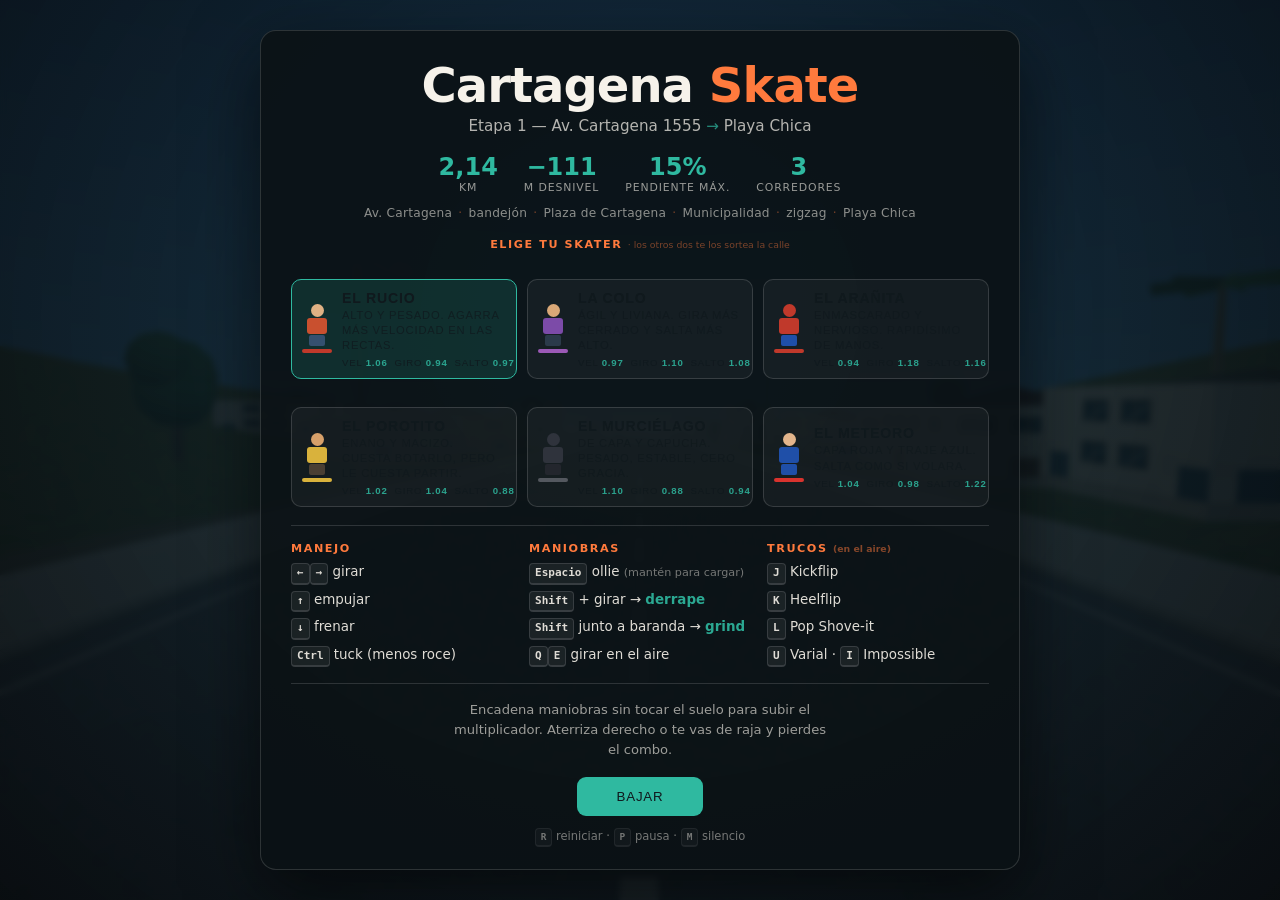
==== index.html @ 13a2c034 "Cartagena Skate: descenso 3D por Av. Cartagena hasta Playa Chica Juego de carrera de skate cuesta ab" ====
<!DOCTYPE html>
<html lang="es-CL">
<head>
<meta charset="utf-8">
<meta name="viewport" content="width=device-width, initial-scale=1, viewport-fit=cover">
<title>Cartagena Skate — Descenso a Playa Chica</title>
<link rel="stylesheet" href="css/style.css">
</head>
<body>

<div id="wrap">
  <canvas id="game"></canvas>

  <!-- ---------------------------------------------------------------- HUD -->
  <div id="hud" class="hidden">
    <div class="hud-top">
      <div class="panel speed">
        <div class="kmh"><span id="kmh">0</span><small>km/h</small></div>
        <div class="bar"><i id="speedBar"></i></div>
      </div>

      <div class="panel middle">
        <div id="section">Av. Cartagena Alto</div>
        <canvas id="profile" width="440" height="46"></canvas>
        <div class="meta">
          <span id="dist">0 m</span>
          <span id="alt">122 m s.n.m.</span>
          <span id="time">0:00.0</span>
        </div>
      </div>

      <div class="panel score">
        <div class="pts"><span id="score">0</span></div>
        <div class="lbl">puntos</div>
      </div>
    </div>

    <div class="panel carrera">
      <div id="puesto" class="puesto p1">1º</div>
      <ol id="tabla"></ol>
    </div>

    <canvas id="minimap" width="190" height="150"></canvas>

    <div id="comboBox" class="hidden">
      <div id="comboText"></div>
      <div id="comboPts"><span id="comboVal">0</span> <em id="comboMult">x1</em></div>
    </div>

    <div id="toasts"></div>

    <div id="chargeBar" class="hidden"><i id="chargeFill"></i></div>
  </div>

  <!-- ------------------------------------------------------------- Menús -->
  <div id="menu" class="screen">
    <div class="card">
      <h1>Cartagena <em>Skate</em></h1>
      <p class="sub">Etapa 1 — Av. Cartagena 1555 <span class="arrow">→</span> Playa Chica</p>

      <div class="stats-row">
        <div><b>2,14</b><span>km</span></div>
        <div><b>−111</b><span>m desnivel</span></div>
        <div><b>15%</b><span>pendiente máx.</span></div>
        <div><b>3</b><span>corredores</span></div>
      </div>

      <div class="ruta">
        Av. Cartagena <span>·</span> bandejón <span>·</span> Plaza de Cartagena
        <span>·</span> Municipalidad <span>·</span> zigzag <span>·</span> Playa Chica
      </div>

      <h3 class="sec-tit">Elige tu skater <small>· los otros dos te los sortea la calle</small></h3>
      <div class="chars" id="chars"></div>

      <div class="controls">
        <div class="col">
          <h3>Manejo</h3>
          <ul>
            <li><kbd>←</kbd><kbd>→</kbd> girar</li>
            <li><kbd>↑</kbd> empujar</li>
            <li><kbd>↓</kbd> frenar</li>
            <li><kbd>Ctrl</kbd> tuck (menos roce)</li>
          </ul>
        </div>
        <div class="col">
          <h3>Maniobras</h3>
          <ul>
            <li><kbd>Espacio</kbd> ollie <small>(mantén para cargar)</small></li>
            <li><kbd>Shift</kbd> + girar → <b>derrape</b></li>
            <li><kbd>Shift</kbd> junto a baranda → <b>grind</b></li>
            <li><kbd>Q</kbd><kbd>E</kbd> girar en el aire</li>
          </ul>
        </div>
        <div class="col">
          <h3>Trucos <small>(en el aire)</small></h3>
          <ul>
            <li><kbd>J</kbd> Kickflip</li>
            <li><kbd>K</kbd> Heelflip</li>
            <li><kbd>L</kbd> Pop Shove-it</li>
            <li><kbd>U</kbd> Varial · <kbd>I</kbd> Impossible</li>
          </ul>
        </div>
      </div>

      <p class="tip">Encadena maniobras sin tocar el suelo para subir el multiplicador.
        Aterriza derecho o te vas de raja y pierdes el combo.</p>

      <button id="startBtn">Bajar</button>
      <p class="foot"><kbd>R</kbd> reiniciar · <kbd>P</kbd> pausa · <kbd>M</kbd> silencio</p>
    </div>
  </div>

  <div id="pause" class="screen hidden">
    <div class="card small">
      <h2>Pausa</h2>
      <button id="resumeBtn">Seguir</button>
      <button id="restartBtn2" class="ghost">Reiniciar</button>
    </div>
  </div>

  <div id="results" class="screen hidden">
    <div class="card small">
      <h2>¡Llegaste a Playa Chica!</h2>
      <div id="rPuesto" class="rpuesto p1">—</div>
      <div class="result-grid">
        <div><span>Tiempo</span><b id="rTime">—</b></div>
        <div><span>Puntaje</span><b id="rScore">—</b></div>
        <div><span>Mejor combo</span><b id="rCombo">—</b></div>
        <div><span>Maniobras</span><b id="rTricks">—</b></div>
        <div><span>Turbos</span><b id="rBoosts">—</b></div>
        <div><span>Caídas</span><b id="rBails">—</b></div>
      </div>
      <div id="rank"></div>
      <button id="againBtn">Otra vez</button>
    </div>
  </div>

  <!-- ------------------------------------------------------------- Táctil -->
  <div id="touch" class="hidden">
    <div class="tpad left">
      <button data-key="ArrowLeft">◀</button>
      <button data-key="ArrowRight">▶</button>
    </div>
    <div class="tpad right">
      <button data-key="Shift" class="wide">SLIDE</button>
      <button data-key="j">FLIP</button>
      <button data-key="e">SPIN</button>
      <button data-key=" " class="big">OLLIE</button>
    </div>
  </div>
</div>

<script type="module" src="js/game.js"></script>
</body>
</html>
---- css/style.css ----
/* Cartagena Skate — estilos del HUD y menús.
   Paleta sacada de la costa: asfalto, arena, verde pacífico y naranjo de cono. */

:root {
  --tinta:    #0e1418;
  --arena:    #e8dfd0;
  --cal:      #f6f2ea;
  --pacifico: #2fb9a0;
  --cono:     #ff7a3d;
  --sangre:   #e04a4a;
  --oro:      #ffd166;
  --panel:    rgba(14, 20, 24, 0.72);
  --borde:    rgba(255, 255, 255, 0.14);
}

* { box-sizing: border-box; margin: 0; padding: 0; }

html, body {
  height: 100%;
  background: #0b1013;
  color: var(--cal);
  font-family: 'Segoe UI', Roboto, system-ui, sans-serif;
  overflow: hidden;
  -webkit-user-select: none;
  user-select: none;
  touch-action: none;
}

#wrap { position: relative; width: 100vw; height: 100dvh; overflow: hidden; }

#game { display: block; width: 100%; height: 100%; }

.hidden { display: none !important; }

kbd {
  display: inline-block;
  min-width: 1.5em;
  padding: 1px 5px;
  border: 1px solid var(--borde);
  border-bottom-width: 2px;
  border-radius: 4px;
  background: rgba(255, 255, 255, 0.07);
  font: 600 0.82em/1.5 ui-monospace, monospace;
  text-align: center;
}

/* ------------------------------------------------------------------ HUD */

#hud {
  position: absolute;
  inset: 0;
  pointer-events: none;
  font-variant-numeric: tabular-nums;
}

.hud-top {
  display: flex;
  gap: 12px;
  align-items: flex-start;
  justify-content: center;
  padding: 12px;
}

.panel {
  background: var(--panel);
  border: 1px solid var(--borde);
  border-radius: 10px;
  backdrop-filter: blur(6px);
  padding: 8px 12px;
}

.panel.speed { min-width: 128px; }
.kmh { display: flex; align-items: baseline; gap: 4px; }
.kmh span { font-size: 2.1rem; font-weight: 800; line-height: 1; }
.kmh small { font-size: 0.7rem; opacity: 0.6; letter-spacing: 0.05em; }
.bar {
  margin-top: 6px; height: 5px; border-radius: 3px;
  background: rgba(255, 255, 255, 0.13); overflow: hidden;
}
.bar i {
  display: block; height: 100%; width: 0%;
  background: linear-gradient(90deg, var(--pacifico), var(--oro) 70%, var(--cono));
  transition: width 0.08s linear;
}

.panel.middle { flex: 0 1 470px; }
#section {
  font-size: 0.74rem; letter-spacing: 0.14em; text-transform: uppercase;
  opacity: 0.75; margin-bottom: 3px;
}
#profile { display: block; width: 100%; height: 46px; }
.meta {
  display: flex; justify-content: space-between;
  font-size: 0.74rem; opacity: 0.7; margin-top: 2px;
}

.panel.score { min-width: 118px; text-align: right; }
.panel.score .pts { font-size: 1.9rem; font-weight: 800; line-height: 1; color: var(--oro); }
.panel.score .lbl { font-size: 0.66rem; letter-spacing: 0.14em; text-transform: uppercase; opacity: 0.55; }

#minimap {
  position: absolute; right: 14px; bottom: 14px;
  width: 190px; height: 150px;
  background: var(--panel);
  border: 1px solid var(--borde);
  border-radius: 10px;
}

/* Combo en curso */
#comboBox {
  position: absolute; left: 50%; top: 46%;
  transform: translateX(-50%);
  text-align: center;
  text-shadow: 0 2px 10px rgba(0, 0, 0, 0.8);
}
#comboText { font-size: 1.15rem; font-weight: 700; color: var(--cal); letter-spacing: 0.02em; }
#comboPts { font-size: 1.7rem; font-weight: 800; color: var(--oro); }
#comboPts em { font-style: normal; font-size: 1.05rem; color: var(--cono); }

/* Avisos flotantes */
#toasts {
  position: absolute; left: 50%; bottom: 22%;
  transform: translateX(-50%);
  display: flex; flex-direction: column-reverse; align-items: center; gap: 4px;
}
.toast {
  font-weight: 700; font-size: 1rem;
  text-shadow: 0 2px 8px rgba(0, 0, 0, 0.85);
  animation: rise 1.4s ease-out forwards;
  white-space: nowrap;
}
.toast.good { color: var(--pacifico); }
.toast.big  { color: var(--oro); font-size: 1.35rem; }
.toast.bad  { color: var(--sangre); }
@keyframes rise {
  0%   { opacity: 0; transform: translateY(10px) scale(0.92); }
  15%  { opacity: 1; transform: translateY(0) scale(1); }
  75%  { opacity: 1; }
  100% { opacity: 0; transform: translateY(-26px); }
}

/* Carga del ollie */
#chargeBar {
  position: absolute; left: 50%; bottom: 13%;
  transform: translateX(-50%);
  width: 130px; height: 7px; border-radius: 4px;
  background: rgba(0, 0, 0, 0.55);
  border: 1px solid var(--borde);
  overflow: hidden;
}
#chargeFill {
  display: block; height: 100%; width: 0%;
  background: linear-gradient(90deg, var(--pacifico), var(--oro));
}

/* --------------------------------------------------------------- Menús */

.screen {
  position: absolute; inset: 0;
  display: flex; align-items: center; justify-content: center;
  background: radial-gradient(ellipse at 50% 35%, rgba(20, 44, 56, 0.82), rgba(6, 10, 13, 0.94));
  backdrop-filter: blur(3px);
  padding: 20px;
  overflow-y: auto;
}

.card {
  width: min(760px, 100%);
  background: rgba(12, 18, 22, 0.9);
  border: 1px solid var(--borde);
  border-radius: 16px;
  padding: 26px 30px 22px;
  text-align: center;
  box-shadow: 0 24px 70px rgba(0, 0, 0, 0.6);
}
.card.small { width: min(430px, 100%); }

h1 {
  font-size: clamp(2rem, 6vw, 3rem);
  letter-spacing: -0.02em;
  font-weight: 800;
}
h1 em { font-style: normal; color: var(--cono); }
h2 { font-size: 1.5rem; margin-bottom: 14px; }

.sub { margin-top: 4px; opacity: 0.72; font-size: 0.95rem; }
.sub .arrow { color: var(--pacifico); }

.stats-row {
  display: flex; justify-content: center; gap: 26px;
  margin: 18px 0 20px;
}
.stats-row div { display: flex; flex-direction: column; }
.stats-row b { font-size: 1.5rem; color: var(--pacifico); }
.stats-row span { font-size: 0.68rem; opacity: 0.6; letter-spacing: 0.08em; text-transform: uppercase; }

/* Recorrido y selector de personaje */

.ruta {
  font-size: 0.76rem; opacity: 0.55; margin: -8px 0 18px;
  letter-spacing: 0.02em;
}
.ruta span { color: var(--cono); opacity: 0.8; margin: 0 2px; }

.sec-tit {
  font-size: 0.7rem; letter-spacing: 0.14em; text-transform: uppercase;
  color: var(--cono); margin-bottom: 10px; font-weight: 700;
}

.chars {
  display: grid; grid-template-columns: repeat(auto-fit, minmax(150px, 1fr));
  gap: 10px; margin-bottom: 18px;
}
.char {
  display: flex; gap: 10px; align-items: center; text-align: left;
  padding: 10px; border-radius: 10px; cursor: pointer;
  background: rgba(255, 255, 255, 0.04);
  border: 1px solid var(--borde);
  transition: background 0.12s, border-color 0.12s, transform 0.12s;
}
.char:hover { background: rgba(255, 255, 255, 0.09); transform: translateY(-1px); }
.char[aria-pressed="true"] {
  border-color: var(--pacifico);
  background: rgba(47, 185, 160, 0.16);
}
/* Monigote hecho con divs: la silueta usa la paleta real del personaje. */
.avatar { width: 30px; flex: 0 0 30px; display: flex; flex-direction: column; align-items: center; gap: 1px; }
.avatar i { display: block; border-radius: 2px; }
.avatar .cabeza { width: 13px; height: 13px; border-radius: 50%; }
.avatar .cuerpo { width: 20px; height: 16px; border-radius: 3px; }
.avatar .patas  { width: 16px; height: 11px; }
.avatar .tabla  { width: 30px; height: 4px; border-radius: 2px; margin-top: 2px; }
/* Los hijos son <span>: sin display:block se apilan encima unos de otros. */
.char-info { min-width: 0; display: flex; flex-direction: column; gap: 2px; }
.char-nom { display: block; font-weight: 700; font-size: 0.88rem; }
.char-desc { display: block; font-size: 0.7rem; opacity: 0.75; line-height: 1.35; }
.char-stats { display: flex; gap: 7px; margin-top: 2px; font-size: 0.6rem; opacity: 0.85; }
.char-stats > span { white-space: nowrap; }
.char-stats b { color: var(--pacifico); font-weight: 700; }

.controls {
  display: grid; grid-template-columns: repeat(auto-fit, minmax(180px, 1fr));
  gap: 16px; text-align: left;
  border-top: 1px solid var(--borde);
  border-bottom: 1px solid var(--borde);
  padding: 16px 0;
}
.controls h3 {
  font-size: 0.7rem; letter-spacing: 0.14em; text-transform: uppercase;
  color: var(--cono); margin-bottom: 8px; font-weight: 700;
}
.controls h3 small { opacity: 0.5; letter-spacing: 0; text-transform: none; }
.controls ul { list-style: none; display: flex; flex-direction: column; gap: 6px; }
.controls li { font-size: 0.84rem; opacity: 0.9; }
.controls li small { opacity: 0.5; }
.controls li b { color: var(--pacifico); }

.tip { font-size: 0.82rem; opacity: 0.62; margin: 16px auto 0; max-width: 46ch; line-height: 1.5; }
.foot { font-size: 0.72rem; opacity: 0.45; margin-top: 12px; }

button {
  margin-top: 18px;
  padding: 12px 40px;
  font: 700 1rem/1 inherit;
  letter-spacing: 0.06em;
  text-transform: uppercase;
  color: #10191d;
  background: var(--pacifico);
  border: none; border-radius: 9px;
  cursor: pointer;
  transition: transform 0.1s, filter 0.1s;
}
button:hover { filter: brightness(1.12); transform: translateY(-1px); }
button:active { transform: translateY(1px); }
button.ghost {
  background: transparent; color: var(--cal);
  border: 1px solid var(--borde); margin-left: 8px;
}

.result-grid {
  display: grid; grid-template-columns: 1fr 1fr; gap: 10px 18px;
  margin-bottom: 6px; text-align: left;
}
.result-grid div {
  display: flex; justify-content: space-between; align-items: baseline;
  border-bottom: 1px dotted rgba(255, 255, 255, 0.14); padding-bottom: 4px;
}
.result-grid span { font-size: 0.76rem; opacity: 0.6; }
.result-grid b { font-size: 1.05rem; color: var(--oro); }

#rank {
  margin-top: 16px; font-size: 1.25rem; font-weight: 800;
  color: var(--pacifico); letter-spacing: 0.03em;
}

/* --------------------------------------------------------------- Táctil */

#touch { position: absolute; inset: 0; pointer-events: none; }
.tpad { position: absolute; bottom: 16px; display: flex; gap: 8px; pointer-events: auto; }
.tpad.left  { left: 16px; }
.tpad.right { right: 16px; flex-wrap: wrap; width: 190px; justify-content: flex-end; }
.tpad button {
  margin: 0; width: 62px; height: 62px; padding: 0;
  border-radius: 50%;
  background: rgba(255, 255, 255, 0.13);
  border: 1px solid var(--borde);
  color: var(--cal);
  font-size: 0.62rem; letter-spacing: 0.04em;
  backdrop-filter: blur(4px);
}
.tpad button.wide { width: 88px; border-radius: 31px; }
.tpad button.big  { width: 88px; height: 88px; background: rgba(47, 185, 160, 0.28); }
.tpad button:active { background: rgba(255, 255, 255, 0.3); transform: none; }

@media (max-width: 820px) {
  .hud-top { flex-wrap: wrap; gap: 8px; padding: 8px; }
  .panel.middle { order: 3; flex-basis: 100%; }
  #minimap { width: 130px; height: 104px; bottom: auto; top: 8px; right: 8px; }
  .kmh span { font-size: 1.6rem; }
  .panel.score .pts { font-size: 1.4rem; }
}

/* ------------------------------------------------------- Tabla de carrera */

.panel.carrera {
  position: absolute; left: 14px; top: 108px;
  min-width: 168px; padding: 10px 12px;
  display: flex; flex-direction: column; gap: 8px;
}
.puesto {
  font-size: 2.1rem; font-weight: 800; line-height: 1;
  letter-spacing: -0.02em;
}
.puesto.p1, .rpuesto.p1 { color: var(--oro); }
.puesto.p2, .rpuesto.p2 { color: #d6dde4; }
.puesto.p3, .rpuesto.p3 { color: var(--cono); }

#tabla { list-style: none; display: flex; flex-direction: column; gap: 3px; }
#tabla li {
  display: grid; grid-template-columns: 14px 1fr auto;
  gap: 7px; align-items: baseline;
  font-size: 0.76rem; opacity: 0.62;
  padding: 2px 5px; border-radius: 5px;
}
#tabla li.yo {
  opacity: 1; background: rgba(47, 185, 160, 0.18);
  border-left: 2px solid var(--pacifico); padding-left: 3px;
}
#tabla li b { color: var(--oro); font-weight: 800; }
#tabla li span { overflow: hidden; text-overflow: ellipsis; white-space: nowrap; }
#tabla li em { font-style: normal; font-variant-numeric: tabular-nums; opacity: 0.85; }

.rpuesto {
  font-size: 2.3rem; font-weight: 800; line-height: 1;
  margin: -4px 0 14px;
}

/* El selector con seis personajes necesita más aire y una ficha más chica. */
.sec-tit small { opacity: 0.45; letter-spacing: 0; text-transform: none; font-weight: 400; }
.chars { grid-template-columns: repeat(auto-fit, minmax(210px, 1fr)); }

@media (max-width: 820px) {
  .panel.carrera { top: auto; bottom: 14px; left: 8px; min-width: 128px; padding: 7px 9px; }
  .puesto { font-size: 1.5rem; }
  #tabla li { font-size: 0.68rem; }
}
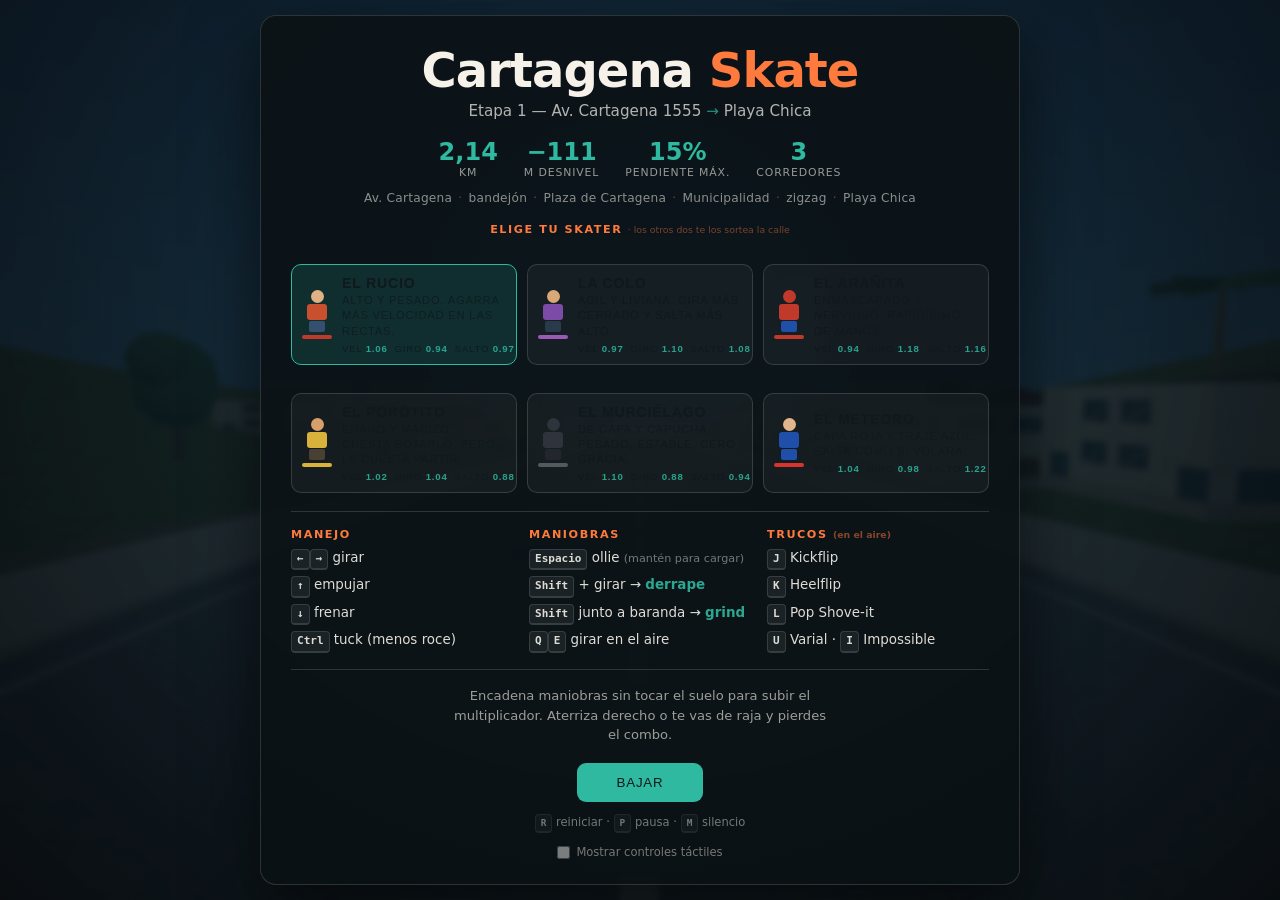
==== commit 5376aec2: "Controles táctiles completos y multitáctil que funciona En celular faltaban empujar, frenar y tuck: " ====
--- a/index.html
+++ b/index.html
@@ -2,7 +2,7 @@
 <html lang="es-CL">
 <head>
 <meta charset="utf-8">
-<meta name="viewport" content="width=device-width, initial-scale=1, viewport-fit=cover">
+<meta name="viewport" content="width=device-width, initial-scale=1, maximum-scale=1, user-scalable=no, viewport-fit=cover">
 <title>Cartagena Skate — Descenso a Playa Chica</title>
 <link rel="stylesheet" href="css/style.css">
 </head>
@@ -108,6 +108,7 @@
 
       <button id="startBtn">Bajar</button>
       <p class="foot"><kbd>R</kbd> reiniciar · <kbd>P</kbd> pausa · <kbd>M</kbd> silencio</p>
+      <p class="foot"><label class="chk"><input type="checkbox" id="forzarTactil"> Mostrar controles táctiles</label></p>
     </div>
   </div>
 
@@ -137,18 +138,39 @@
   </div>
 
   <!-- ------------------------------------------------------------- Táctil -->
+  <!-- data-key lleva la tecla YA NORMALIZADA (la misma cadena que usa
+       readInput), para que no haya un segundo mapeo que se pueda desincronizar
+       del teclado. Antes "Control" no se traducía a "ctrl" y el tuck no hacía
+       nada en el celular. -->
   <div id="touch" class="hidden">
-    <div class="tpad left">
-      <button data-key="ArrowLeft">◀</button>
-      <button data-key="ArrowRight">▶</button>
+    <div class="tzone izq">
+      <div class="trow">
+        <button class="tbtn chico" data-key="ArrowUp">EMPUJAR</button>
+        <button class="tbtn chico" data-key="ArrowDown">FRENAR</button>
+      </div>
+      <div class="trow">
+        <button class="tbtn dir" data-key="ArrowLeft" aria-label="Girar a la izquierda">◀</button>
+        <button class="tbtn dir" data-key="ArrowRight" aria-label="Girar a la derecha">▶</button>
+      </div>
     </div>
-    <div class="tpad right">
-      <button data-key="Shift" class="wide">SLIDE</button>
-      <button data-key="j">FLIP</button>
-      <button data-key="e">SPIN</button>
-      <button data-key=" " class="big">OLLIE</button>
+
+    <div class="tzone der">
+      <div class="trow">
+        <button class="tbtn chico" data-key="j">FLIP</button>
+        <button class="tbtn chico" data-key="e">GIRO</button>
+      </div>
+      <div class="trow">
+        <button class="tbtn chico" data-key="ctrl">TUCK</button>
+        <button class="tbtn ancho" data-key="shift">SLIDE</button>
+      </div>
+      <button class="tbtn grande" data-key=" ">OLLIE</button>
     </div>
   </div>
+
+  <div id="giraTel" class="hidden">
+    <div><b>Gira el teléfono</b><span>Se juega mejor en horizontal</span></div>
+  </div>
+
 </div>
 
 <script type="module" src="js/game.js"></script>
--- a/css/style.css
+++ b/css/style.css
@@ -293,25 +293,6 @@
   color: var(--pacifico); letter-spacing: 0.03em;
 }
 
-/* --------------------------------------------------------------- Táctil */
-
-#touch { position: absolute; inset: 0; pointer-events: none; }
-.tpad { position: absolute; bottom: 16px; display: flex; gap: 8px; pointer-events: auto; }
-.tpad.left  { left: 16px; }
-.tpad.right { right: 16px; flex-wrap: wrap; width: 190px; justify-content: flex-end; }
-.tpad button {
-  margin: 0; width: 62px; height: 62px; padding: 0;
-  border-radius: 50%;
-  background: rgba(255, 255, 255, 0.13);
-  border: 1px solid var(--borde);
-  color: var(--cal);
-  font-size: 0.62rem; letter-spacing: 0.04em;
-  backdrop-filter: blur(4px);
-}
-.tpad button.wide { width: 88px; border-radius: 31px; }
-.tpad button.big  { width: 88px; height: 88px; background: rgba(47, 185, 160, 0.28); }
-.tpad button:active { background: rgba(255, 255, 255, 0.3); transform: none; }
-
 @media (max-width: 820px) {
   .hud-top { flex-wrap: wrap; gap: 8px; padding: 8px; }
   .panel.middle { order: 3; flex-basis: 100%; }
@@ -364,3 +345,97 @@
   .puesto { font-size: 1.5rem; }
   #tabla li { font-size: 0.68rem; }
 }
+
+/* --------------------------------------------------------------- Táctil */
+
+/*
+ * Controles para celular. Pensados para pulgares: nada crítico queda en el
+ * centro de la pantalla, los botones tienen al menos 56 px (el mínimo cómodo)
+ * y el OLLIE es el más grande porque es el que más se usa.
+ */
+
+#touch {
+  position: absolute; inset: 0;
+  pointer-events: none;
+  z-index: 5;
+}
+
+.tzone {
+  position: absolute; bottom: 12px;
+  display: flex; flex-direction: column; gap: 8px;
+  pointer-events: auto;
+}
+.tzone.izq { left: 12px; align-items: flex-start; }
+.tzone.der { right: 12px; align-items: flex-end; }
+.trow { display: flex; gap: 8px; align-items: flex-end; }
+
+.tbtn {
+  margin: 0; padding: 0;
+  display: flex; align-items: center; justify-content: center;
+  background: rgba(255, 255, 255, 0.14);
+  border: 1px solid rgba(255, 255, 255, 0.3);
+  color: var(--cal);
+  font: 700 0.58rem/1 inherit;
+  letter-spacing: 0.05em;
+  backdrop-filter: blur(5px);
+  border-radius: 14px;
+  text-transform: none;
+  transition: none;                 /* la latencia se nota al jugar */
+  -webkit-tap-highlight-color: transparent;
+}
+.tbtn.dir    { width: 74px; height: 66px; font-size: 1.4rem; }
+.tbtn.chico  { width: 62px; height: 46px; }
+.tbtn.ancho  { width: 92px; height: 46px; }
+.tbtn.grande {
+  width: 92px; height: 92px; border-radius: 50%;
+  font-size: 0.72rem;
+  background: rgba(47, 185, 160, 0.32);
+  border-color: rgba(47, 185, 160, 0.6);
+}
+/* .activo lo pone el JS al tocar: :active no es fiable con multitouch. */
+.tbtn.activo { background: rgba(255, 255, 255, 0.42); transform: scale(0.96); }
+.tbtn.grande.activo { background: rgba(47, 185, 160, 0.62); }
+
+/* Aviso de orientación: en vertical no caben los dos pulgares y la pista. */
+#giraTel {
+  position: absolute; inset: 0; z-index: 20;
+  display: flex; align-items: center; justify-content: center;
+  background: rgba(6, 10, 13, 0.94);
+  text-align: center;
+}
+#giraTel div { display: flex; flex-direction: column; gap: 8px; }
+#giraTel b { font-size: 1.3rem; color: var(--cono); }
+#giraTel span { font-size: 0.85rem; opacity: 0.65; }
+
+.chk { display: inline-flex; align-items: center; gap: 6px; cursor: pointer; }
+.chk input { accent-color: var(--pacifico); }
+
+/* En pantallas bajas (celular en horizontal) el menú tiene que caber entero. */
+@media (max-height: 460px) {
+  .screen { align-items: flex-start; padding: 8px; }
+  .card { padding: 14px 18px 12px; }
+  h1 { font-size: 1.6rem; }
+  .stats-row { margin: 8px 0 10px; gap: 16px; }
+  .stats-row b { font-size: 1.1rem; }
+  .controls { display: none; }         /* en táctil los botones están en pantalla */
+  .tip, .ruta { display: none; }
+  .chars { gap: 6px; margin-bottom: 10px; }
+  .char { padding: 6px; }
+  .char-desc { display: none; }
+  button { margin-top: 10px; padding: 9px 28px; }
+}
+
+/*
+ * Con los controles en pantalla el minimapa ya no cabe abajo a la derecha: ahí
+ * va el OLLIE, que es el botón más usado. Se sube bajo la tabla de carrera.
+ */
+body.tactil #minimap {
+  left: 10px; right: auto;
+  /* Justo bajo la tabla de carrera, que con tres corredores llega a 232 px. */
+  top: 240px; bottom: auto;
+  width: 112px; height: 86px;
+}
+/* Si ni siquiera eso cabe, el minimapa es lo primero que sobra. */
+@media (max-height: 400px) {
+  body.tactil #minimap { display: none; }
+}
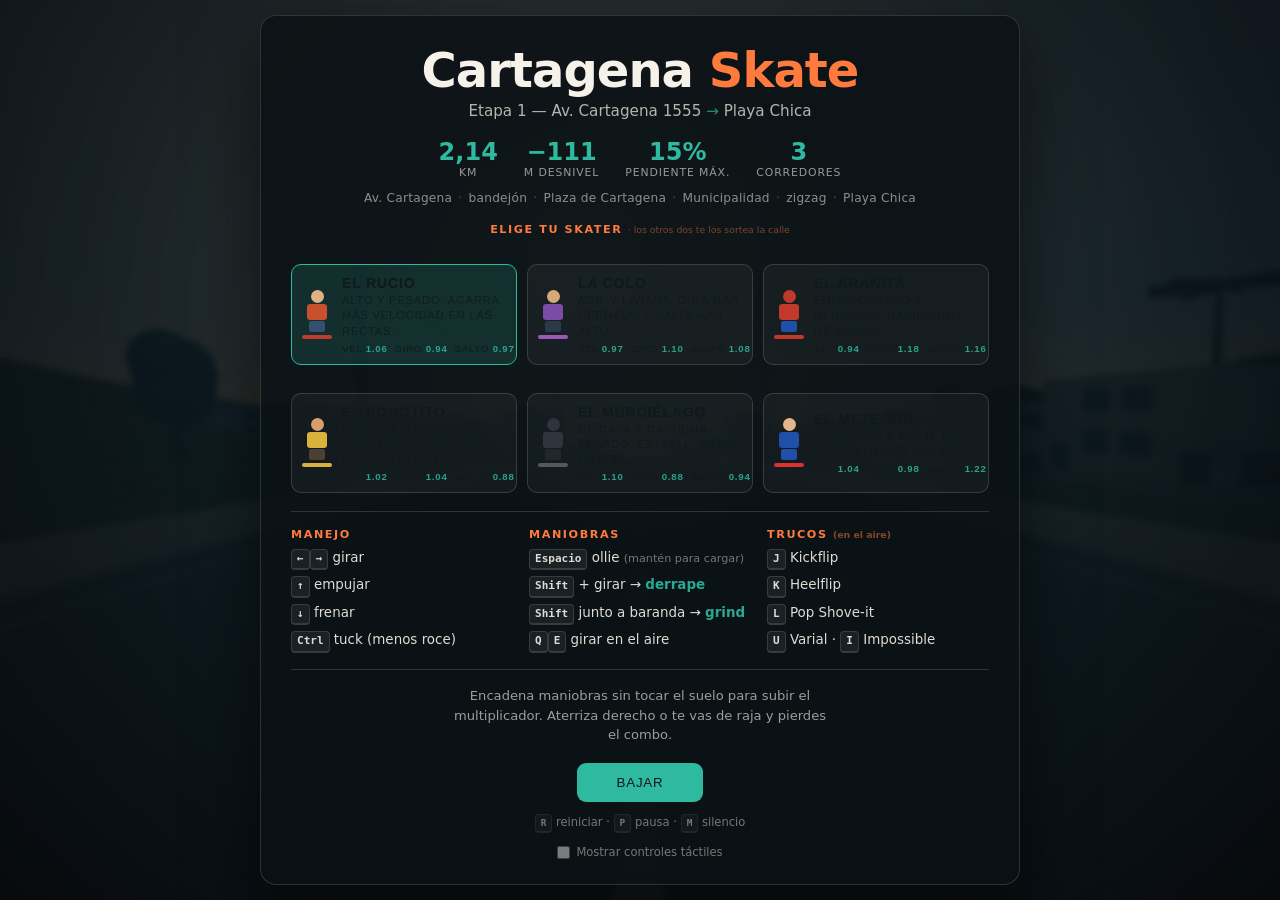
==== commit f65100a8: "SEO: meta descripción, Open Graph, Twitter, JSON-LD, sitemap e imagen de miniatura Co-Authored-By: C" ====
--- a/index.html
+++ b/index.html
@@ -3,7 +3,70 @@
 <head>
 <meta charset="utf-8">
 <meta name="viewport" content="width=device-width, initial-scale=1, maximum-scale=1, user-scalable=no, viewport-fit=cover">
-<title>Cartagena Skate — Descenso a Playa Chica</title>
+<title>Cartagena Skate — Juego 3D de skate en Cartagena, Chile</title>
+<meta name="description" content="Juego de skate 3D gratis en el navegador: baja 2,14 km por calles reales de Cartagena, Chile, de Av. Cartagena a Playa Chica, con derrapes, grinds y trucos.">
+<link rel="canonical" href="https://arigatodon.github.io/cartagena-skate/">
+<meta name="author" content="Igor Venegas">
+<meta name="theme-color" content="#0b1013">
+<meta name="robots" content="index,follow,max-image-preview:large">
+<link rel="icon" href="favicon.svg" type="image/svg+xml">
+<meta property="og:type" content="website">
+<meta property="og:site_name" content="Cartagena Skate">
+<meta property="og:locale" content="es_CL">
+<meta property="og:title" content="Cartagena Skate — Juego 3D de skate en Cartagena, Chile">
+<meta property="og:description" content="Juego de skate 3D gratis en el navegador: baja 2,14 km por calles reales de Cartagena, Chile, de Av. Cartagena a Playa Chica, con derrapes, grinds y trucos.">
+<meta property="og:url" content="https://arigatodon.github.io/cartagena-skate/">
+<meta property="og:image" content="https://arigatodon.github.io/cartagena-skate/og-image.jpg">
+<meta property="og:image:type" content="image/jpeg">
+<meta property="og:image:width" content="1200">
+<meta property="og:image:height" content="630">
+<meta property="og:image:alt" content="Cartagena Skate: selección de skater y controles del descenso de Av. Cartagena a Playa Chica">
+<meta name="twitter:card" content="summary_large_image">
+<meta name="twitter:title" content="Cartagena Skate — Juego 3D de skate en Cartagena, Chile">
+<meta name="twitter:description" content="Juego de skate 3D gratis en el navegador: baja 2,14 km por calles reales de Cartagena, Chile, de Av. Cartagena a Playa Chica, con derrapes, grinds y trucos.">
+<meta name="twitter:image" content="https://arigatodon.github.io/cartagena-skate/og-image.jpg">
+<meta name="twitter:image:alt" content="Cartagena Skate: selección de skater y controles del descenso de Av. Cartagena a Playa Chica">
+<script type="application/ld+json">
+{
+  "@context": "https://schema.org",
+  "@type": "VideoGame",
+  "name": "Cartagena Skate",
+  "url": "https://arigatodon.github.io/cartagena-skate/",
+  "description": "Juego de skate 3D gratis en el navegador: baja 2,14 km por calles reales de Cartagena, Chile, de Av. Cartagena a Playa Chica, con derrapes, grinds y trucos.",
+  "image": "https://arigatodon.github.io/cartagena-skate/og-image.jpg",
+  "inLanguage": "es-CL",
+  "applicationCategory": "Game",
+  "operatingSystem": "Web",
+  "isAccessibleForFree": true,
+  "offers": {
+    "@type": "Offer",
+    "price": "0",
+    "priceCurrency": "CLP"
+  },
+  "author": {
+    "@type": "Person",
+    "@id": "https://igorv.org/#person",
+    "name": "Igor Venegas",
+    "url": "https://igorv.org"
+  },
+  "creator": {
+    "@type": "Person",
+    "@id": "https://igorv.org/#person",
+    "name": "Igor Venegas",
+    "url": "https://igorv.org"
+  },
+  "gamePlatform": "Web browser",
+  "genre": [
+    "Deportes",
+    "Carreras",
+    "Skateboarding"
+  ],
+  "contentLocation": {
+    "@type": "Place",
+    "name": "Cartagena, Región de Valparaíso, Chile"
+  }
+}
+</script>
 <link rel="stylesheet" href="css/style.css">
 </head>
 <body>
--- a/css/style.css
+++ b/css/style.css
@@ -439,3 +439,27 @@
 @media (max-height: 400px) {
   body.tactil #minimap { display: none; }
 }
+
+/*
+ * En pantallas angostas la regla de arriba manda la tabla de carrera abajo a la
+ * izquierda — que es exactamente donde van los botones de girar. Con los
+ * controles en pantalla la tabla se queda arriba y el minimapa cuelga debajo.
+ * Va al final del archivo a propósito: tiene que ganarle a la media query.
+ */
+body.tactil .panel.carrera {
+  top: 96px; bottom: auto; left: 10px;
+  min-width: 132px; padding: 7px 10px;
+}
+body.tactil .puesto { font-size: 1.5rem; }
+body.tactil #tabla li { font-size: 0.68rem; }
+body.tactil #minimap { top: 210px; }
+
+/*
+ * Muy poca altura (celular apaisado con la barra del navegador): la tabla de
+ * tres filas ya no cabe sobre los botones de empujar. Se deja sólo el número
+ * de puesto, que es el dato que se mira de reojo mientras se baja.
+ */
+@media (max-height: 340px) {
+  body.tactil #tabla { display: none; }
+  body.tactil .panel.carrera { padding: 5px 10px; min-width: 0; }
+}
